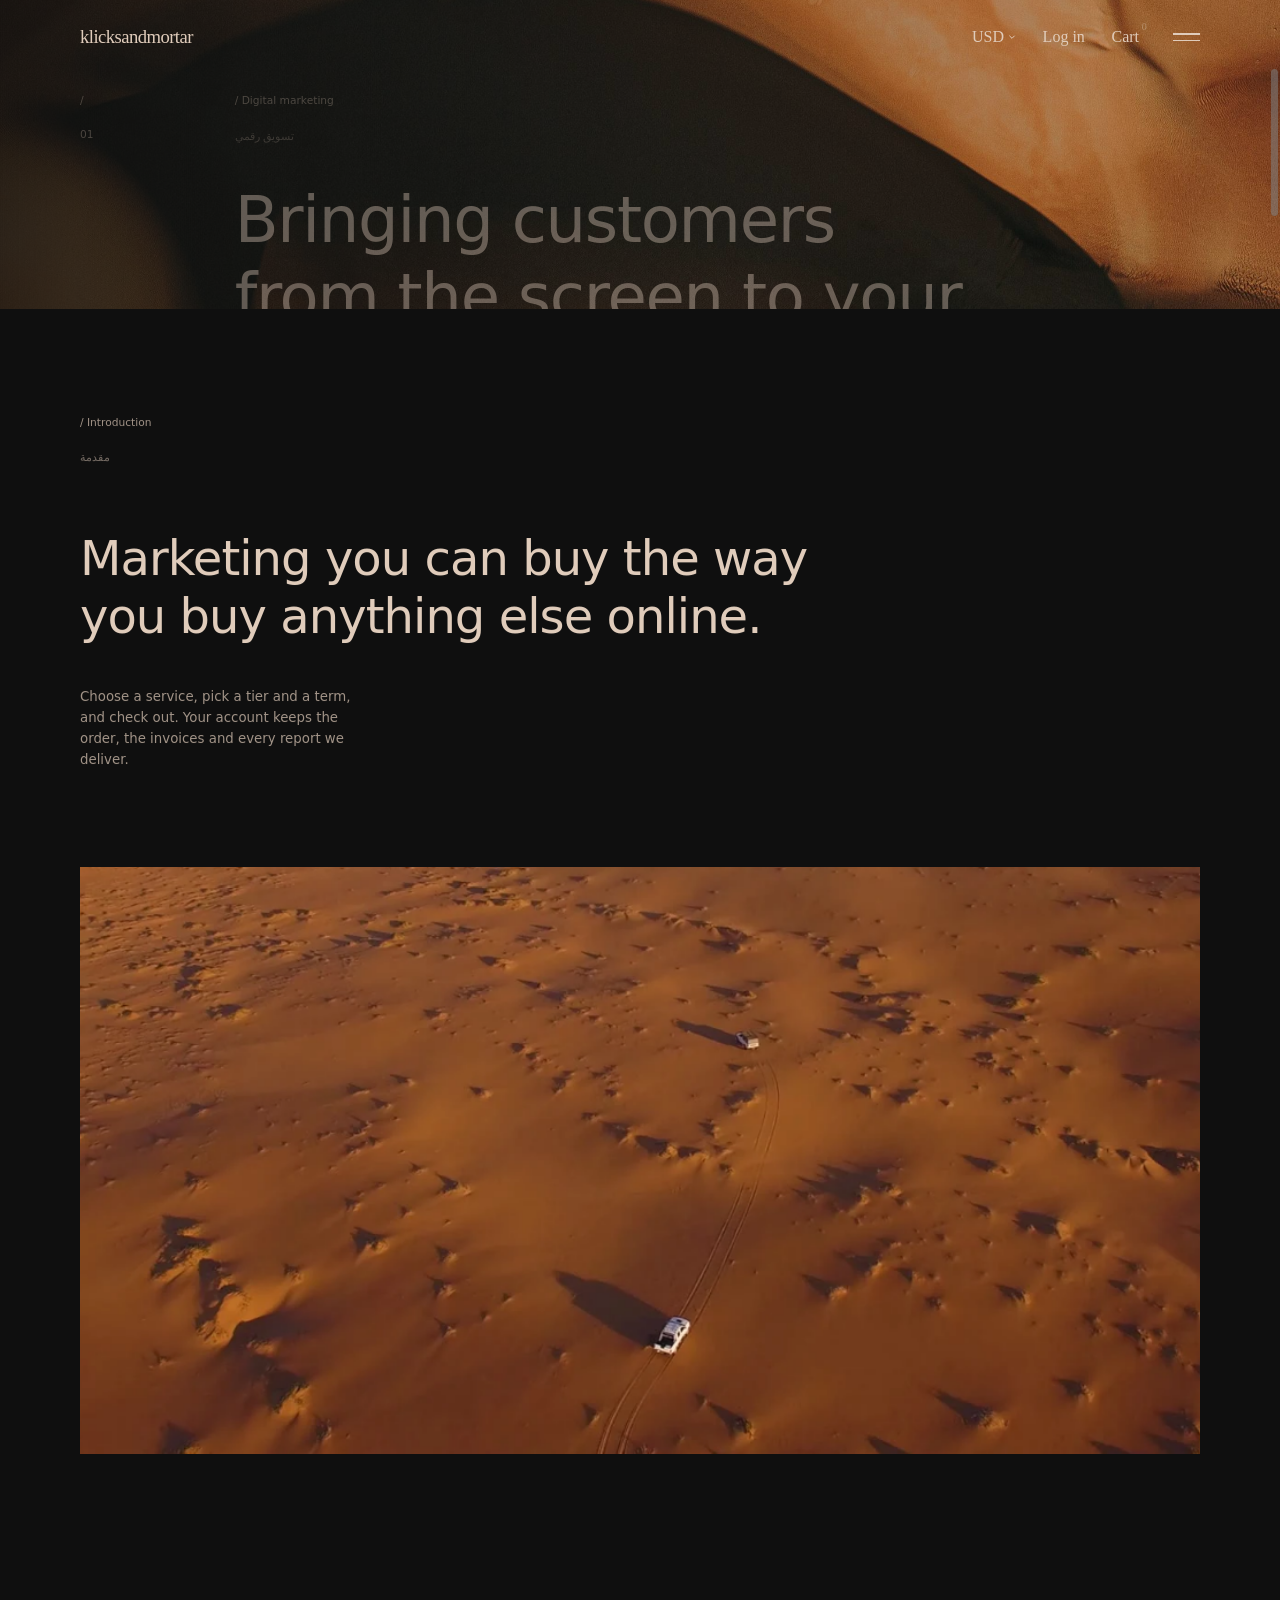
==== index.html @ 941418b4 "first" ====
<!doctype html>
<html lang="en">

<head>
  <meta charset="UTF-8">
  <meta http-equiv="X-UA-Compatible" content="IE=edge">
  <meta name="viewport" content="width=device-width, initial-scale=1.0">
  <title>Klicksandmortar</title>
  <link rel="icon" type="image/png" sizes="16x16" href="./img/tg-icon.svg">
  <link rel="stylesheet" href="css/mainBase.css">
</head>

<body data-page="terms">
  <a class="skip-link d-none" href="#top">Skip to content</a>
  <header class="nav" id="nav">
    <a href="index.html" class="logo">klicksandmortar</a>
    <div class="nav-actions">
      <div class="cur" id="cur">
        <button class="cur-btn" aria-haspopup="listbox" aria-expanded="false">
          <span id="curLabel">USD</span>
          <svg viewbox="0 0 12 12" fill="none" aria-hidden="true">
            <path d="M2.5 4.5L6 8L9.5 4.5" stroke="currentColor" stroke-width="1.5" stroke-linecap="round"
              stroke-linejoin="round"></path>
          </svg>
        </button>
        <div class="cur-list" role="listbox">
          <button role="option" data-cur="USD" aria-current="true">USD</button>
          <button role="option" data-cur="EUR">EUR</button>
          <button role="option" data-cur="GBP">GBP</button>
        </div>
      </div>
      <a href="login.html" class="login ulink">Log in</a>
      <a href="cart.html" class="cart">
        <span class="ulink">Cart</span>
        <sup>0</sup>
      </a>
      <button class="menu-btn" id="menuOpen" aria-label="Open menu" aria-expanded="false" aria-controls="menu">
        <span class="bars" aria-hidden="true">
          <i></i>
          <i></i>
        </span>
      </button>
    </div>
  </header>
  <div class="menu" id="menu" aria-hidden="true">
    <div class="menu-bg">
      <img id="menuBg" alt="">
    </div>
    <div class="nav-inner">
      <a href="index.html" class="logo">klicksandmortar</a>
      <div class="nav-actions">
        <span class="cur-btn">
          <span class="curMirror">USD</span>
          <svg viewbox="0 0 12 12" fill="none" aria-hidden="true">
            <path d="M2.5 4.5L6 8L9.5 4.5" stroke="currentColor" stroke-width="1.5" stroke-linecap="round"
              stroke-linejoin="round"></path>
          </svg>
        </span>
        <a href="login.html" class="login">Log in</a>
        <a href="cart.html" class="cart">
          <span>Cart</span>
          <sup>0</sup>
        </a>
        <button class="close" id="menuClose" aria-label="Close menu">
          <svg viewbox="0 0 28 28" fill="none" aria-hidden="true">
            <path d="M4 4L24 24M24 4L4 24" stroke="#E0CCBB" stroke-width="1.2"></path>
          </svg>
        </button>
      </div>
    </div>
    <div class="menu-content">
      <div class="label on-dark" data-mfade style="color:var(--sand-70)">
        <p>/ Menu</p>
        <p class="ar" dir="auto" style="color:var(--sand-50)">القائمة</p>
      </div>
      <nav class="menu-links">
        <a href="index.html">
          <span class="line" style="--i:0">
            <span>Home</span>
          </span>
        </a>
        <a href="index.html#services">
          <span class="line" style="--i:1">
            <span>Services</span>
          </span>
          <sup data-mfade>06</sup>
        </a>
        <a href="about.html">
          <span class="line" style="--i:2">
            <span>About</span>
          </span>
        </a>
        <a href="process.html">
          <span class="line" style="--i:3">
            <span>Process</span>
          </span>
        </a>
        <a href="faq.html">
          <span class="line" style="--i:4">
            <span>FAQ</span>
          </span>
        </a>
        <a href="contact.html">
          <span class="line" style="--i:5">
            <span>Contact</span>
          </span>
        </a>
      </nav>
    </div>
    <div class="menu-foot" data-mfade>
      <a href="login.html" class="login mobile-account-link ulink">Log in</a>
      <div class="mobile-currency" role="group" aria-label="Currency">
        <button type="button" data-menu-currency="USD">USD</button>
        <button type="button" data-menu-currency="EUR">EUR</button>
        <button type="button" data-menu-currency="GBP">GBP</button>
      </div>
      <a href="signup.html" class="ulink">Sign up</a>
      <a href="mailto:hello@klicksandmortar.com" class="ulink">hello@klicksandmortar.com</a>
      <a href="terms.html" class="ulink">Terms and Conditions</a>
      <a href="privacy.html" class="ulink">Privacy Policy</a>
    </div>
  </div>
  <main id="smooth">

    <div id="dragCursor" class="drag-cursor">
      <span>Drag</span>
    </div>
    <!-- HERO -->
    <section class="hero on-dark" data-section data-theme="dark" id="top">
      <div class="bgwrap" data-speed="0.7" data-pos="top">
        <div class="slides" id="slides">
          <div class="slide is-current"><img src="img/original-11a2118b0a3aa2cb.jpg" alt=""></div>
          <div class="slide"><video muted loop playsinline preload="auto" poster="img/original-f9e5c3a5a2824fbc.webp"
              src="AD562-hero-02-marina.mp4" aria-label="Aerial view of Dubai Marina"></video></div>
        </div>
      </div>
      <div class="overlay"></div>
      <div class="hero-content" data-speed="0.9" data-pos="top" data-fadeout>
        <div class="hero-index" data-hfade>
          <p>/</p>
          <p id="heroIdx">01</p>
        </div>
        <div class="hero-copy">
          <div class="label" data-hfade>
            <p>/ Digital marketing</p>
            <p class="ar" dir="auto">تسويق رقمي</p>
          </div>
          <h1 class="h1" data-lines data-hero>Bringing customers from the screen to your door.</h1>
          <p class="body" data-lines data-hero data-delay="0.25">SEO, PPC, social media, email marketing, web design and
            reputation packages for businesses everywhere, priced up front and bought online.</p>
        </div>
      </div>
      <div class="hero-controls" data-speed="0.9" data-pos="top" data-hfade>
        <button id="heroPrev" class="ulink">Prev</button><span>/</span><button id="heroNext" class="ulink">Next</button>
      </div>
      <p class="hero-count" data-speed="0.9" data-pos="top" data-hfade><span id="heroCount">01</span> / 02</p>
    </section>

    <!-- INTRODUCTION -->
    <section class="intro on-dark" data-section data-theme="dark">
      <div class="row">
        <div class="label" data-fade>
          <p>/ Introduction</p>
          <p class="ar" dir="auto">مقدمة</p>
        </div>
        <div class="copy">
          <h2 class="h2" data-lines>Marketing you can buy the way you buy anything else online.</h2>
          <p class="body" data-lines data-delay="0.2">Choose a service, pick a tier and a term, and check out. Your
            account keeps the order, the invoices and every report we deliver.</p>
        </div>
      </div>
      <div class="media" data-inner data-zoom data-clip style="--r:18%"><video id="introVideo" muted loop playsinline
          preload="auto" poster="img/original-d9a9b761a18c28a9.webp" src="AD562-intro-film-dunes.mp4"
          aria-label="Aerial view of cars crossing sand dunes at sunset"></video></div>
    </section>

    <!-- STUDIO -->
    <section class="studio on-dark" data-section data-theme="dark">
      <div class="media" data-inner style="--r:14%"><img src="img/original-8ed919348c6dcc1c.jpg"
          alt="Dubai skyline at dusk"></div>
      <div class="overlay"></div>
      <div class="row" data-speed="-0.12">
        <div class="label" data-fade>
          <p>/ The studio</p>
          <p class="ar" dir="auto">الاستوديو</p>
        </div>
        <div class="copy">
          <h2 class="h2" data-lines>From the souk to the search bar.</h2>
          <p class="body" data-lines data-delay="0.2">We are a digital marketing studio based in Dubai, working with
            businesses everywhere. Search, social, email, reputation and the website that ties them together, each sold
            as a clear package with the price shown up front.</p>
        </div>
      </div>
    </section>

    <!-- SERVICES -->
    <section class="services on-light" data-section data-theme="light" id="services">
      <div class="services-head">
        <div class="row">
          <div class="label" data-fade>
            <p>/ Services</p>
            <p class="ar" dir="auto">خدماتنا</p>
          </div>
          <h2 class="h2" data-lines>Our services.</h2>
        </div>
        <div class="carousel-ctrl" data-fade>
          <button id="svcPrev" class="ulink" disabled>Prev</button><span>/</span><button id="svcNext"
            class="ulink">Next</button>
        </div>
      </div>
      <div class="track-wrap" id="trackWrap">
        <div class="track" id="track">
          <a class="card" data-card href="seo.html">
            <div class="media" data-inner data-clip style="--r:10%"><img src="img/original-402a4259eae63fb4.webp" alt=""
                draggable="false"></div>
            <div class="meta"><small>/ 01</small>
              <h3>SEO</h3>
            </div>
            <p>Be the answer when customers search.</p>
          </a>
          <a class="card" data-card href="ppc.html">
            <div class="media" data-inner data-clip style="--r:10%"><img src="img/original-0543f98dc71c993b.webp" alt=""
                draggable="false"></div>
            <div class="meta"><small>/ 02</small>
              <h3>PPC</h3>
            </div>
            <p>Paid search that reaches people ready to buy.</p>
          </a>
          <a class="card" data-card href="social-media.html">
            <div class="media" data-inner data-clip style="--r:10%"><img src="img/original-93c4fed181c755fb.webp" alt=""
                draggable="false"></div>
            <div class="meta"><small>/ 03</small>
              <h3>Social Media</h3>
            </div>
            <p>Content and ads for the platforms your customers use.</p>
          </a>
          <a class="card" data-card href="email-marketing.html">
            <div class="media" data-inner data-clip style="--r:10%"><img src="img/original-940939acccd8ccc7.webp" alt=""
                draggable="false"></div>
            <div class="meta"><small>/ 04</small>
              <h3>Email Marketing</h3>
            </div>
            <p>Campaigns that bring customers back.</p>
          </a>
          <a class="card" data-card href="web-design.html">
            <div class="media" data-inner data-clip style="--r:10%"><img src="img/original-4581d922da1fd070.webp" alt=""
                draggable="false"></div>
            <div class="meta"><small>/ 05</small>
              <h3>Web Design</h3>
            </div>
            <p>A website built to turn visits into orders.</p>
          </a>
          <a class="card" data-card href="reputation.html">
            <div class="media" data-inner data-clip style="--r:10%"><img src="img/original-97c6a4012bcf7599.webp" alt=""
                draggable="false"></div>
            <div class="meta"><small>/ 06</small>
              <h3>Reputation</h3>
            </div>
            <p>Reviews and search results you can stand behind.</p>
          </a>
        </div>
      </div>
    </section>

    <!-- HOW IT WORKS -->
    <section class="how on-dark" data-section data-theme="dark" id="how">
      <div class="row">
        <div class="label" data-fade>
          <p>/ How it works</p>
          <p class="ar" dir="auto">كيف نعمل</p>
        </div>
        <div class="copy">
          <h2 class="h2" data-lines>Buying a package takes four steps.</h2>
          <p class="body" data-lines data-delay="0.2">No proposals, no discovery calls and no retainer to negotiate. You
            see the price, you choose the term, and the work starts from your order.</p>
        </div>
      </div>
      <div class="steps-row">
        <div class="media" data-inner data-zoom data-clip style="--r:12%"><img src="img/original-196f92b3d03f1a4f.webp"
            alt="Working online"></div>
        <div class="steps">
          <div class="step" data-step><small>/ 01</small>
            <div>
              <h3>Choose a service</h3>
              <p>Start with the channel you need most, or pick several.</p>
            </div>
          </div>
          <div class="step" data-step><small>/ 02</small>
            <div>
              <h3>Pick a tier and a term</h3>
              <p>Three tiers per service, each on a fixed term you choose.</p>
            </div>
          </div>
          <div class="step" data-step><small>/ 03</small>
            <div>
              <h3>Check out</h3>
              <p>Add a discount code if you have one and pay on a secure page.</p>
            </div>
          </div>
          <div class="step" data-step><small>/ 04</small>
            <div>
              <h3>Follow it in your account</h3>
              <p>Orders, invoices and every report we deliver, in one place.</p>
            </div>
          </div>
        </div>
      </div>
    </section>

    <!-- QUESTIONS -->
    <section class="faq on-light" data-section data-theme="light" id="faq">
      <div class="label" data-fade>
        <p>/ Questions</p>
        <p class="ar" dir="auto">أسئلة شائعة</p>
      </div>
      <div class="qcards">
        <div class="qcard" data-step><small data-fade>/ 001</small>
          <h3 data-lines>How long does a package run?</h3>
          <p data-lines data-delay="0.15">Every package runs for the fixed term you choose at checkout. It ends when the
            term does, so there is nothing to cancel.</p>
        </div>
        <div class="qcard" data-step><small data-fade>/ 002</small>
          <h3 data-lines>Can I buy more than one service at once?</h3>
          <p data-lines data-delay="0.15">Yes. Add as many services as you need to the cart, each with its own tier and
            term, and pay for them in one order.</p>
        </div>
        <div class="qcard" data-step><small data-fade>/ 003</small>
          <h3 data-lines>Where do I find my reports and invoices?</h3>
          <p data-lines data-delay="0.15">In your account. Every report we deliver and every invoice you pay is listed
            there, ready to download.</p>
        </div>
      </div>
    </section>

    <footer class="footer compact on-dark" data-section data-theme="dark">
      <div class="media" data-inner data-speed-inner="0.6" style="--r:18%">
        <img src="./img/original-footer.webp" alt="" class="img-fluid">
      </div>
      <div class="overlay"></div>
      <div class="footer-content" data-speed="0.4" data-pos="end">

        <div class="talk">
          <a href="mailto:hello@klicksandmortar.com" class="big ulink" data-lines>Let's talk.</a>
          <p class="ar" dir="auto" data-fade>لنتحدث</p>
        </div>
        <div class="fcols" data-fade>
          <div>
            <span>Contact</span>
            <a href="mailto:hello@klicksandmortar.com" class="ulink">hello@klicksandmortar.com</a>
            <p>Dubai, United Arab Emirates</p>
          </div>
          <div>
            <span>Services</span>
            <a href="seo.html" class="ulink">SEO</a>
            <a href="ppc.html" class="ulink">PPC</a>
            <a href="social-media.html" class="ulink">Social Media</a>
            <a href="email-marketing.html" class="ulink">Email Marketing</a>
            <a href="web-design.html" class="ulink">Web Design</a>
            <a href="reputation.html" class="ulink">Reputation</a>
          </div>
          <div>
            <span>Company</span>
            <a href="about.html" class="ulink">About</a>
            <a href="process.html" class="ulink">Process</a>
            <a href="faq.html" class="ulink">FAQ</a>
            <a href="contact.html" class="ulink">Contact</a>
          </div>
          <div>
            <span>Account</span>
            <a href="login.html" class="ulink">Log in</a>
            <a href="signup.html" class="ulink">Sign up</a>
            <a href="cart.html" class="ulink">Cart</a>
          </div>
        </div>
        <div class="fbottom" data-step>
          <div class="legal">
            <p>© 2026 klicksandmortar</p>
            <a href="terms.html" class="ulink">Terms and Conditions</a>
            <a href="privacy.html" class="ulink">Privacy Policy</a>
          </div>
          <div class="pay">
            <img src="./img/footer-icon.svg" alt="Visa">
            <img src="./img/footer-icon1.svg" alt="Mastercard">
          </div>
        </div>
      </div>
    </footer>
  </main>
  <div id="spacer"></div>
  <div class="sbar" id="sbar"><i></i></div>
  <div class="toast" id="toast" role="status"></div>
  <div id="veil" aria-hidden="true"></div>
  <div id="progress" aria-hidden="true">
    <script src="uiframe/js/jquery.min.js"></script>
    <script src="uiframe/js/bootstrap.bundle.min.js"></script>
    <script src="uiframe/js/popper.min.js"></script>
    <script src="uiframe/js/slick.js"></script>
    <script src="uiframe/js/owl.carousel.js"></script>
    <script src="uiframe/js/swiper-bundle.min.js"></script>
    <script src="uiframe/js/flickity.pkgd.min.js"></script>
    <script src="uiframe/js/aos.js"></script>
    <script src="uiframe/js/home-js.js"></script>
    <script src="animationjs/motion.js"></script>
    <script>
      const header = document.querySelector('header');
      window.addEventListener('scroll', () => {
        if (window.scrollY > 50) {
          header.classList.add('scrolled');
        } else {
          header.classList.remove('scrolled');
        }
      });
    </script>
    <script>
      AOS.init();
    </script>
    <script>
      if (dc) {
            dc.style.left = dcCX + 'px';
            dc.style.top = dcCY + 'px';
        }
        wrap.addEventListener('pointerdown', e => {
            if (e.button !== 0) return;
            if (e.target.closest('button, a')) return;
        
            C.drag = {
                x: e.clientX,
                y: e.clientY,
                tx: C.tx,
                lx: e.clientX,
                t: performance.now(),
                moved: false,
                id: e.pointerId
            };
        
            dc.classList.add('is-down');
        });
    </script>
</body>

</html>
---- css/mainBase.css ----
@import url('https://fonts.googleapis.com/css2?family=Hanken+Grotesk:ital,wght@0,100..900;1,100..900&display=swap');
@import url('https://fonts.googleapis.com/css2?family=Noto+Sans+Arabic:wght@100..900&display=swap');
/* --------- External Library CSS --------- */

@import url("./hamburgers.css");
@import url("../uiframe/css/bootstrap.min.css");
@import url("../uiframe/css/animate.min.css");
@import url("../uiframe/css/font-awesome.min.css");
@import url("../uiframe/css/aos.css");

/* ------------Animation---------------- */
@import url("../animationcss/animation.css");
@import url("../animationcss/page.css");
/* --------- External Slider CSS --------- */

@import url("./owl.carousel.min.css");
@import url("./owl.theme.default.css");
@import url("./swiper-bundle.min.css");
@import url("../uiframe/css/slick.css");
@import url("../uiframe/css/slick-theme.css");


/* --------- Developer CSS --------- */

@import url("./dhiraj.css");
@import url("./dhirajresponsive.css");
@import url("./tstyle.css");
@import url("./sakch.css");
@import url("./sakdam.css");
@import url("./diksha.css");
@import url("./medhnash.css");
@import url("./rstyle.css");
@import url("./style.css");
@import url("./responsive.css");





/* ------------font family ---------- */

@font-face {
  font-family: 'Satoshi';
  src: url('../fonts/Satoshi-Regular.otf') format('opentype');
}
@font-face {
  font-family: 'Satoshi Black';
  src: url('../fonts/Satoshi-Black.otf') format('opentype');
}
@font-face {
  font-family: 'Satoshi Bold';
  src: url('../fonts/Satoshi-Bold.otf') format('opentype');
}
@font-face {
  font-family: 'Satoshi Light';
  src: url('../fonts/Satoshi-Light.otf') format('opentype');
}
@font-face {
  font-family: 'Satoshi Medium';
  src: url('../fonts/Satoshi-Medium.otf') format('opentype');
}




@media (min-width: 576px){
  .container, .container-sm {
      max-width: 540px;
  }
}
@media (min-width: 768px){
  .container, .container-md, .container-sm {
      max-width: 750px;
  }
}
@media (min-width: 992px){
  .container, .container-lg, .container-md, .container-sm, .container-xl, .container-xxl {
      max-width: 970px;
  }
}
@media (min-width: 1080px){
  .container, .container-lg, .container-md, .container-sm, .container-xl, .container-xxl {
      max-width: 1030px;
  }
}
@media (min-width: 1100px){
  .container, .container-lg, .container-md, .container-sm, .container-xl, .container-xxl {
      max-width: 1100px;
  }
}
@media (min-width: 1200px){
  .container, .container-lg, .container-md, .container-sm, .container-xl, .container-xxl {
      max-width: 1200px;
  }
}
@media (min-width: 1400px){
  .container, .container-lg, .container-md, .container-sm, .container-xl, .container-xxl {
       max-width: 1365px;
  }
}
@media (min-width: 1500px){
  .container, .container-lg, .container-md, .container-sm, .container-xl, .container-xxl {
      max-width: 1440px;
  }
}
@media only screen and (min-width: 1600px) and (max-width: 1700px){
  .container, .container-lg, .container-md, .container-sm, .container-xl, .container-xxl {
      max-width: 1440px;
  }
}
@media only screen and (min-width: 1701px) and (max-width: 1800px){
  .container, .container-lg, .container-md, .container-sm, .container-xl, .container-xxl {
    max-width: 1440px;
  }
}
@media only screen and (min-width: 1801px) and (max-width: 1920px){
  .container, .container-lg, .container-md, .container-sm, .container-xl, .container-xxl {
     max-width: 1440px;
  }
}
@media only screen and (min-width: 1921px) and (max-width: 2880px){
  .container, .container-lg, .container-md, .container-sm, .container-xl, .container-xxl {
    max-width: 1440px;
  } 
}
.bg-image {
  object-fit: cover;
}
.bg-image {
  top: 0;
  left: 0;
  width: 100%;
  height: 100%;
  z-index: -1;
}
.bg-image:not([class*=absolute]) {
  position: absolute;
}
section {
  padding: 80px  0;
  position: relative;
  overflow: hidden;
  z-index: 1;
}
html {
  scroll-behavior: smooth;
}
html,body{
  overflow-x:hidden;
}
*{
  margin: 0;
  padding: 0;
  box-sizing: border-box;
}


.border-top-2{
  border-top: 2px solid #211E1B;
}
.border-bottom-2{
  border-bottom: 2px solid #211E1B;
}
.border-bottom-deep{
  border-bottom: 2px solid #D6C6B4;
}
.border-top-deep{
  border-top: 2px solid #D6C6B4;
}
.tag-seal{
  color: var(--brand-seal, #AF2419);
  font-family: "Work Sans";
  font-size: 12px;
  font-style: normal;
  font-weight: 600;
  line-height: 140%; /* 16.8px */
  letter-spacing: 1.92px;
  text-transform: uppercase;
  margin-bottom: 0px;
}
.tag-soft{
  color: var(--brand-ink-soft, #3E3830);
  font-family: "Work Sans";
  font-size: 12px;
  font-style: normal;
  font-weight: 600;
  line-height: 140%; /* 16.8px */
  letter-spacing: 1.92px;
  text-transform: uppercase;
  margin-bottom: 0px;
}
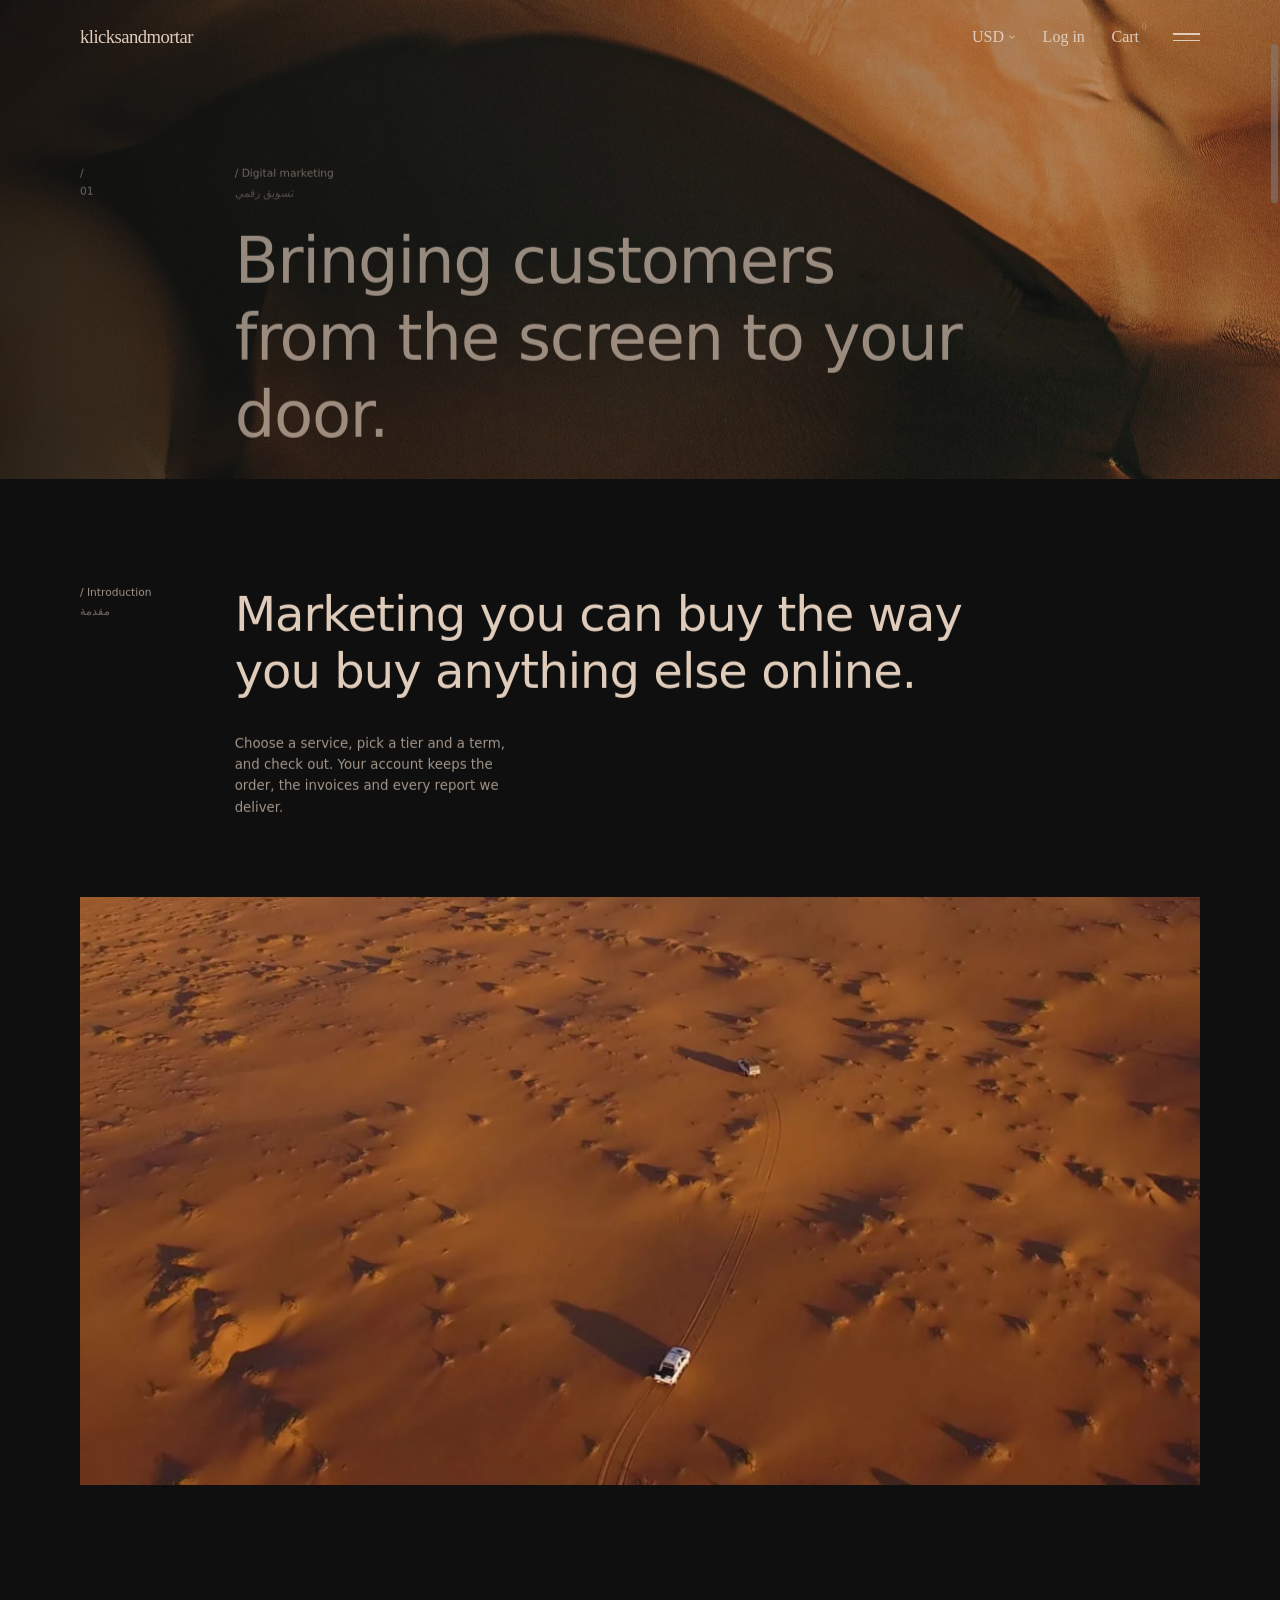
==== commit 9edb3601: "ok" ====
--- a/index.html
+++ b/index.html
@@ -126,7 +126,7 @@
       <span>Drag</span>
     </div>
     <!-- HERO -->
-    <section class="hero on-dark" data-section data-theme="dark" id="top">
+    <section class="hero on-dark tirthak_alpha" data-section data-theme="dark" id="top">
       <div class="bgwrap" data-speed="0.7" data-pos="top">
         <div class="slides" id="slides">
           <div class="slide is-current"><img src="img/original-11a2118b0a3aa2cb.jpg" alt=""></div>
@@ -136,17 +136,17 @@
       </div>
       <div class="overlay"></div>
       <div class="hero-content" data-speed="0.9" data-pos="top" data-fadeout>
-        <div class="hero-index" data-hfade>
+        <div class="hero-index dif_stylest" data-hfade>
           <p>/</p>
           <p id="heroIdx">01</p>
         </div>
-        <div class="hero-copy">
+        <div class="hero-copy dif_gap dif_margin_bto">
           <div class="label" data-hfade>
             <p>/ Digital marketing</p>
             <p class="ar" dir="auto">تسويق رقمي</p>
           </div>
-          <h1 class="h1" data-lines data-hero>Bringing customers from the screen to your door.</h1>
-          <p class="body" data-lines data-hero data-delay="0.25">SEO, PPC, social media, email marketing, web design and
+          <h1 class="h1 dif_size1" data-lines data-hero>Bringing customers from the screen to your door.</h1>
+          <p class="body dif_size2" data-lines data-hero data-delay="0.25">SEO, PPC, social media, email marketing, web design and
             reputation packages for businesses everywhere, priced up front and bought online.</p>
         </div>
       </div>
@@ -157,13 +157,13 @@
     </section>
 
     <!-- INTRODUCTION -->
-    <section class="intro on-dark" data-section data-theme="dark">
-      <div class="row">
+    <section class=" diff_height intro on-dark tirthak_alpha diff_pading dif_gap2" data-section data-theme="dark">
+      <div class="row dif_gap">
         <div class="label" data-fade>
           <p>/ Introduction</p>
           <p class="ar" dir="auto">مقدمة</p>
         </div>
-        <div class="copy">
+        <div class="copy" style="width: unset;">
           <h2 class="h2" data-lines>Marketing you can buy the way you buy anything else online.</h2>
           <p class="body" data-lines data-delay="0.2">Choose a service, pick a tier and a term, and check out. Your
             account keeps the order, the invoices and every report we deliver.</p>
@@ -175,16 +175,16 @@
     </section>
 
     <!-- STUDIO -->
-    <section class="studio on-dark" data-section data-theme="dark">
+    <section class="studio on-dark tirthak_alpha diff_paadding2" data-section data-theme="dark">
       <div class="media" data-inner style="--r:14%"><img src="img/original-8ed919348c6dcc1c.jpg"
           alt="Dubai skyline at dusk"></div>
-      <div class="overlay"></div>
-      <div class="row" data-speed="-0.12">
+      <div class="overlay diff_bacgorund"></div>
+      <div class="row  dif_gap" data-speed="-0.12">
         <div class="label" data-fade>
           <p>/ The studio</p>
           <p class="ar" dir="auto">الاستوديو</p>
         </div>
-        <div class="copy">
+        <div class="copy" style="width: unset;">
           <h2 class="h2" data-lines>From the souk to the search bar.</h2>
           <p class="body" data-lines data-delay="0.2">We are a digital marketing studio based in Dubai, working with
             businesses everywhere. Search, social, email, reputation and the website that ties them together, each sold
@@ -194,9 +194,9 @@
     </section>
 
     <!-- SERVICES -->
-    <section class="services on-light" data-section data-theme="light" id="services">
-      <div class="services-head">
-        <div class="row">
+    <section class="services on-light tirthak_alpha diff_pading" data-section data-theme="light" id="services">
+      <div class="services-head dif_gap3">
+        <div class="row  dif_gap4">
           <div class="label" data-fade>
             <p>/ Services</p>
             <p class="ar" dir="auto">خدماتنا</p>
@@ -210,7 +210,7 @@
       </div>
       <div class="track-wrap" id="trackWrap">
         <div class="track" id="track">
-          <a class="card" data-card href="seo.html">
+          <a class="card t_card" data-card href="seo.html">
             <div class="media" data-inner data-clip style="--r:10%"><img src="img/original-402a4259eae63fb4.webp" alt=""
                 draggable="false"></div>
             <div class="meta"><small>/ 01</small>
@@ -218,7 +218,7 @@
             </div>
             <p>Be the answer when customers search.</p>
           </a>
-          <a class="card" data-card href="ppc.html">
+          <a class="card t_card" data-card href="ppc.html">
             <div class="media" data-inner data-clip style="--r:10%"><img src="img/original-0543f98dc71c993b.webp" alt=""
                 draggable="false"></div>
             <div class="meta"><small>/ 02</small>
@@ -226,7 +226,7 @@
             </div>
             <p>Paid search that reaches people ready to buy.</p>
           </a>
-          <a class="card" data-card href="social-media.html">
+          <a class="card t_card" data-card href="social-media.html">
             <div class="media" data-inner data-clip style="--r:10%"><img src="img/original-93c4fed181c755fb.webp" alt=""
                 draggable="false"></div>
             <div class="meta"><small>/ 03</small>
@@ -234,7 +234,7 @@
             </div>
             <p>Content and ads for the platforms your customers use.</p>
           </a>
-          <a class="card" data-card href="email-marketing.html">
+          <a class="card t_card" data-card href="email-marketing.html">
             <div class="media" data-inner data-clip style="--r:10%"><img src="img/original-940939acccd8ccc7.webp" alt=""
                 draggable="false"></div>
             <div class="meta"><small>/ 04</small>
@@ -242,7 +242,7 @@
             </div>
             <p>Campaigns that bring customers back.</p>
           </a>
-          <a class="card" data-card href="web-design.html">
+          <a class="card t_card" data-card href="web-design.html">
             <div class="media" data-inner data-clip style="--r:10%"><img src="img/original-4581d922da1fd070.webp" alt=""
                 draggable="false"></div>
             <div class="meta"><small>/ 05</small>
@@ -250,7 +250,7 @@
             </div>
             <p>A website built to turn visits into orders.</p>
           </a>
-          <a class="card" data-card href="reputation.html">
+          <a class="card t_card" data-card href="reputation.html">
             <div class="media" data-inner data-clip style="--r:10%"><img src="img/original-97c6a4012bcf7599.webp" alt=""
                 draggable="false"></div>
             <div class="meta"><small>/ 06</small>
@@ -263,13 +263,13 @@
     </section>
 
     <!-- HOW IT WORKS -->
-    <section class="how on-dark" data-section data-theme="dark" id="how">
-      <div class="row">
+    <section class="how on-dark tirthak_alpha diff_pading" data-section data-theme="dark" id="how">
+      <div class="row  dif_gap4">
         <div class="label" data-fade>
           <p>/ How it works</p>
           <p class="ar" dir="auto">كيف نعمل</p>
         </div>
-        <div class="copy">
+        <div class="copy" style="width: unset;">
           <h2 class="h2" data-lines>Buying a package takes four steps.</h2>
           <p class="body" data-lines data-delay="0.2">No proposals, no discovery calls and no retainer to negotiate. You
             see the price, you choose the term, and the work starts from your order.</p>
@@ -308,7 +308,7 @@
     </section>
 
     <!-- QUESTIONS -->
-    <section class="faq on-light" data-section data-theme="light" id="faq">
+    <section class="faq on-light tirthak_alpha diff_pading" data-section data-theme="light" id="faq">
       <div class="label" data-fade>
         <p>/ Questions</p>
         <p class="ar" dir="auto">أسئلة شائعة</p>
@@ -414,7 +414,7 @@
     <script>
       AOS.init();
     </script>
-    <script>
+    <!-- <script>
       if (dc) {
             dc.style.left = dcCX + 'px';
             dc.style.top = dcCY + 'px';
@@ -435,7 +435,7 @@
         
             dc.classList.add('is-down');
         });
-    </script>
+    </script> -->
 </body>
 
 </html>
